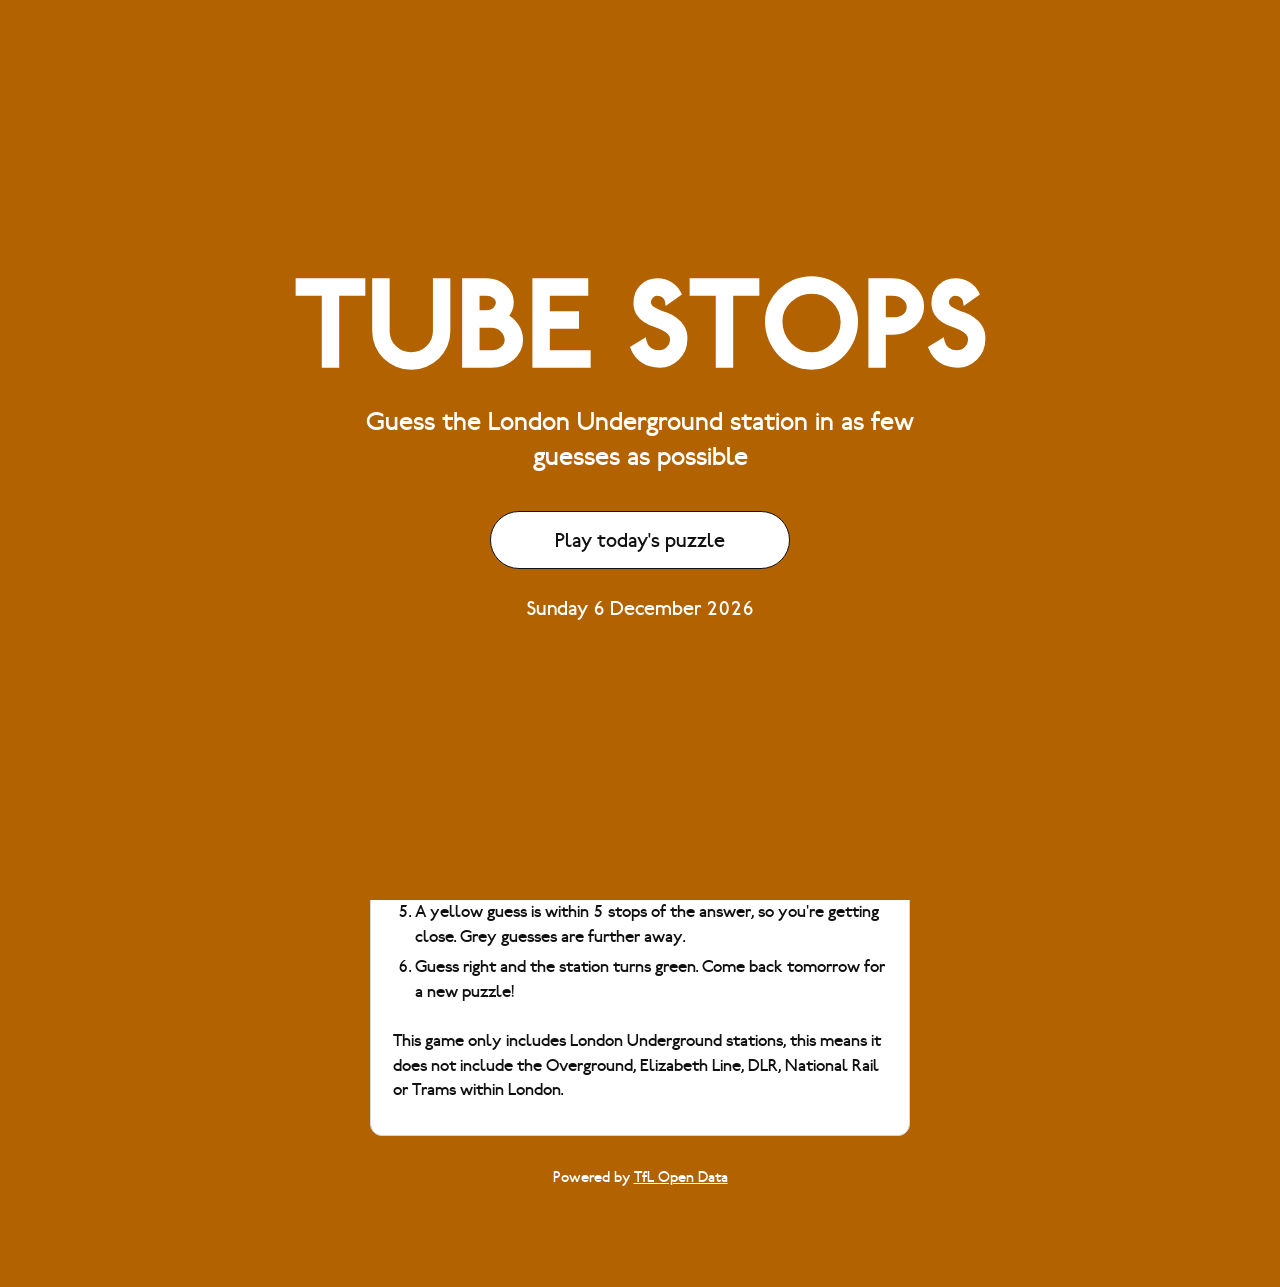
==== index.html @ 24e7724d "Initial commit" ====
<!DOCTYPE html>
<html lang="en">
<head>
    <meta charset="UTF-8">
    <meta name="viewport" content="width=device-width, initial-scale=1.0">
    <meta name="theme-color" content="#f5f5f5">
    <title>Tube Stops</title>

    <!-- Preview text when the link is shared (WhatsApp, iMessage, social media) -->
    <meta name="description" content="Guess the London Underground station from the tube lines that meet there. A new puzzle every day.">
    <meta property="og:type" content="website">
    <meta property="og:site_name" content="Tube Stops">
    <meta property="og:title" content="Tube Stops: the daily London Underground puzzle">
    <meta property="og:description" content="Guess the London Underground station from the tube lines that meet there. A new puzzle every day.">
    <meta name="twitter:card" content="summary">
    <meta name="twitter:title" content="Tube Stops: the daily London Underground puzzle">
    <meta name="twitter:description" content="Guess the London Underground station from the tube lines that meet there. A new puzzle every day.">
    <link rel="stylesheet" href="style.css">
</head>

<body class="on-landing">

<!-- Landing screen, shown over the game until Play is pressed -->
<section class="landing" id="landing">

    <p class="landing-title" role="heading" aria-level="2">TUBE STOPS</p>

    <p class="landing-text">
        Guess the London Underground station in as few guesses as possible
    </p>

    <button id="play-button" class="play-button" type="button">
        Play today's puzzle
    </button>

    <p class="landing-date" id="landing-date"></p>

</section>

<header class="title-stack" id="title-stack">
    <h1 class="title"><span id="title-text">TUBE STOPS</span></h1>
    <!-- Extra copies added by game.js as the page scrolls -->
    <div id="title-repeats" aria-hidden="true"></div>
</header>

<main class="game">

    <!-- The map is drawn by game.js from today's puzzle -->
    <div class="map-container">
        <svg id="tube-map" viewBox="0 0 400 260" role="img" aria-label="Tube lines meeting at the mystery station"></svg>
    </div>

    <div class="answer-area" id="answer-area">

        <input
            id="answer-input"
            type="text"
            placeholder="Answer..."
            autocomplete="off"
            spellcheck="false"
            role="combobox"
            aria-expanded="false"
            aria-controls="suggestions"
        >

        <ul id="suggestions" class="suggestions" role="listbox" hidden></ul>

    </div>

    <div id="result" class="row" hidden></div>

    <div id="guesses"></div>

</main>

<!-- PLACEHOLDER: draft rules, edit the wording as needed.
     Numbers in <span data-rule> are filled in from game.js settings. -->
<section class="rules" aria-labelledby="rules-heading">

    <h2 id="rules-heading">How to play</h2>

    <p>
        Every day there's a new mystery London Underground station.
        The map shows the tube lines that meet there. Can you name it?
    </p>

    <ol>
        <li>Count the lines: each line crossing the centre circle is a different tube line, so if you see 3 lines, the answer is a station on 3 tube lines.</li>
        <li>Start typing a station name and pick it from the list. You have <span data-rule="max">10</span> guesses.</li>
        <li>After <span data-rule="stops">3</span> wrong guesses, the next stop on each line is revealed.</li>
        <li>After <span data-rule="colours">8</span> wrong guesses, the lines show their colours.</li>
        <li>A yellow guess is within <span data-rule="close">5</span> stops of the answer, so you're getting close. Grey guesses are further away.</li>
        <li>Guess right and the station turns green. Come back tomorrow for a new puzzle!</li>
    </ol>

    <p>
        <br>
        <i>This game only includes London Underground stations, this means it does not include the Overground, Elizabeth Line, DLR, National Rail or Trams within London.</i>
    </p>

</section>

<!-- Credit required by TfL's open data terms -->
<footer class="credit">
    Powered by <a href="https://tfl.gov.uk/info-for/open-data-users/" target="_blank" rel="noopener noreferrer">TfL Open Data</a>
</footer>

<!-- End-of-game pop-up, filled in by game.js -->
<dialog id="end-popup" class="popup" aria-labelledby="popup-heading">

    <!-- Inner box holds the padding, so a click on the dialog
         itself only happens on the dark area outside -->
    <div class="popup-body">

        <h2 id="popup-heading" class="popup-heading"></h2>
        <p id="popup-station" class="popup-station"></p>
        <p id="popup-message" class="popup-message"></p>

        <button id="popup-close" class="popup-close" type="button" autofocus>Close</button>

    </div>

</dialog>

<!-- Opens TfL's tube map in a new tab for players who want help -->
<a
    class="easy-mode"
    href="https://tfl.gov.uk/maps/track"
    target="_blank"
    rel="noopener noreferrer"
    aria-label="Extra hint: open the TfL tube map in a new tab"
>Extra hint <span aria-hidden="true">↗</span></a>

<!-- Testing only: cycles through every puzzle in puzzles.js -->
<button id="test-button" class="test-button" type="button"></button>

<script src="stations.js"></script>
<script src="connections.js"></script>
<script src="puzzles.js"></script>
<script src="game.js"></script>

</body>
</html>
---- style.css ----
/* =====================================
   FONT
   Railway by Greg Fleming, an open-source
   version of Edward Johnston's 1916 Underground
   typeface (SIL Open Font License, see fonts/).
   It only comes in one weight, so text is set
   at 400 rather than letting the browser fake bold.
   ===================================== */

@font-face {
    font-family: "Railway";
    src:
        url("fonts/railway.woff") format("woff"),
        url("fonts/Railway.otf") format("opentype");
    font-weight: 400;
    font-style: normal;
    font-display: swap;
}

* {
    box-sizing: border-box;
}

[hidden] {
    display: none !important;
}

:root {
    --page: #f5f5f5;   /* replaced daily with a tube line colour by game.js */
    --on-page: #ffffff;  /* text on the page colour; black on light lines */
    --card: #ffffff;
    --panel: #ffffff;
    --ink: #111111;
    --border: #d3d3d3;          /* thin outlines on cards, map and pills */
    --border-strong: #b5b5b5;
    --placeholder: #9a9a9a;
    --wrong: #fdf3d8;
    --wrong-border: #e5b53f;
    --far: #eeeeee;
    --far-border: #c8c8c8;
    --correct: #6aaa64;
    --hover: #f3f3f3;
    --radius: 12px;

    --font: "Railway", "Gill Sans", "Gill Sans MT", -apple-system,
        BlinkMacSystemFont, "Helvetica Neue", Arial, sans-serif;

    /* Sizes below are for phones; tablet and desktop override them */
    --card-width: 440px;
    --card-padding: 14px;
    --title-top: 10px;
    --title-spacing: 0.05em;
    --row-height: 52px;
    --row-text: 18px;
    --gap: 10px;
    --label-size: 18px;   /* in map units; the map shrinks on phones */
}

html {
    -webkit-text-size-adjust: 100%;
}

body {
    margin: 0;
    min-height: 100vh;

    position: relative;
    overflow-x: hidden;

    /* Bottom padding leaves room to scroll past the test button */
    padding: 0 16px 80px;

    display: flex;
    flex-direction: column;
    align-items: center;

    background-color: var(--page);

    font-family: var(--font);
    font-weight: 400;
    font-synthesis: none;
    color: var(--ink);
}


/* =====================================
   TITLE
   Giant white lettering fixed behind the page.
   game.js sizes it to fill the screen width, stores
   its height in --title-height, and reveals extra
   copies of the title underneath as the page scrolls.
   ===================================== */

.title-stack {
    position: fixed;
    top: var(--title-top);
    left: 0;
    right: 0;
    z-index: 0;

    text-align: center;
    white-space: nowrap;
    color: var(--on-page);

    font-size: 15vw;   /* rough size until game.js measures it */
    font-weight: 400;

    /* Railway has no bold, so thicken the strokes */
    -webkit-text-stroke: 0.045em currentColor;

    /* Extra room between letters, since the thicker strokes close the gaps */
    letter-spacing: var(--title-spacing);

    pointer-events: none;
    user-select: none;
}

.title,
.title-repeat {
    margin: 0;

    /* Letter-spacing also adds a gap after the last letter; matching
       it on the left keeps the words centred */
    padding-left: var(--title-spacing);
    font-size: 1em;
    font-weight: 400;
    line-height: 0.78;
}

.title-repeat {
    margin-top: 0.08em;
    opacity: 0;
    transform: translateY(-20%);
    transition: opacity 0.25s ease, transform 0.25s ease;
}

.title-repeat.shown {
    opacity: 1;
    transform: none;
}

@media (prefers-reduced-motion: reduce) {
    .title-repeat {
        transform: none;
        transition: none;
    }
}


/* =====================================
   CARD
   ===================================== */

/* On phones the card sits just below the title */
.game {
    position: relative;
    z-index: 2;   /* above the rules card, so the dropdown can overlap it */

    width: 100%;
    max-width: var(--card-width);
    margin-top: calc(var(--title-top) + var(--title-height, 13vw) + 14px);
    padding: var(--card-padding);

    background: var(--card);
    border: 1px solid var(--border);
    border-radius: var(--radius);
}


/* =====================================
   RULES
   ===================================== */

.rules {
    position: relative;
    z-index: 1;

    width: 100%;
    max-width: var(--card-width);
    margin-top: 16px;
    padding: 20px 22px;

    background: var(--card);
    border: 1px solid var(--border);
    border-radius: var(--radius);

    font-size: 17px;
    line-height: 1.45;
}

.rules h2 {
    margin: 0 0 10px;
    font-size: 26px;
    font-weight: 400;
}

.rules p {
    margin: 0 0 12px;
}

.rules ol {
    margin: 0;
    padding-left: 22px;
}

.rules li + li {
    margin-top: 6px;
}


/* =====================================
   CREDIT
   ===================================== */

.credit {
    position: relative;
    z-index: 1;

    margin-top: 28px;
    padding: 6px 16px;

    /* Its own backing, so it stays readable over the big background title */
    background: var(--page);
    border-radius: 999px;

    text-align: center;
    font-size: 15px;
    color: var(--on-page);
}

.credit a {
    color: inherit;
}


/* =====================================
   MAP
   ===================================== */

.map-container {
    padding: 6px;

    background: var(--panel);
    border: 1px solid var(--border);
    border-radius: var(--radius);
}

#tube-map {
    width: 100%;
    display: block;
}

.tube-line {
    stroke-width: 10;
    stroke-linecap: butt;
    transition: stroke 0.5s ease;
}

/* The white outline cuts a small gap between line and dot */
/* A thin white outline keeps side-by-side dots (12 apart) from merging */
.stop {
    stroke: var(--panel);
    stroke-width: 1.5;
    transition: fill 0.5s ease, opacity 0.5s ease;
}

/* End dots stay hidden until the next stops are revealed */
.stop.hidden {
    opacity: 0;
}

/* White circle with a black ring, like an interchange on the tube map */
.central-station {
    fill: #ffffff;
    stroke: var(--ink);
    stroke-width: 9;
}

.station-label {
    font-family: var(--font);
    font-size: var(--label-size);
    fill: var(--ink);
    transition: opacity 0.5s ease;

    /* White halo keeps labels readable where they cross a line */
    stroke: var(--panel);
    stroke-width: 5px;
    stroke-linejoin: round;
    paint-order: stroke;
}

.station-label.hidden {
    opacity: 0;
}

@keyframes fade-in {
    from { opacity: 0; }
    to { opacity: 1; }
}


/* =====================================
   ANSWER + GUESS ROWS
   ===================================== */

.answer-area {
    position: relative;
    margin-top: var(--gap);
}

#answer-input,
.row {
    width: 100%;
    height: var(--row-height);
    padding: 0 22px;

    display: flex;
    align-items: center;

    background: var(--panel);
    border: 1px solid var(--border-strong);
    border-radius: 999px;

    font-family: var(--font);
    font-size: var(--row-text);   /* 16px or more stops iOS zooming in */
    font-weight: 400;
    color: var(--ink);
}

#answer-input {
    outline: none;
    -webkit-appearance: none;
    appearance: none;

    /* Small arrow on the right so it reads as a dropdown */
    padding-right: 48px;
    background-image: url("data:image/svg+xml,%3Csvg xmlns='http://www.w3.org/2000/svg' viewBox='0 0 12 8'%3E%3Cpath d='M1 1l5 5 5-5' fill='none' stroke='%23111' stroke-width='1.8' stroke-linecap='round' stroke-linejoin='round'/%3E%3C/svg%3E");
    background-repeat: no-repeat;
    background-position: right 22px center;
    background-size: 12px 8px;
}

#answer-input::placeholder {
    color: var(--placeholder);
}

#answer-input:focus {
    border-color: var(--ink);
}

#result {
    margin-top: var(--gap);
}

#guesses {
    display: flex;
    flex-direction: column;
    gap: var(--gap);
    margin-top: var(--gap);
}

/* Wrong but within a few stops of the answer */
.row.close {
    background: var(--wrong);
    border-color: var(--wrong-border);
}

/* Wrong and further away */
.row.far {
    background: var(--far);
    border-color: var(--far-border);
}

.row.correct {
    background: var(--correct);
    border-color: var(--correct);
    color: #ffffff;
}

.row.revealed {
    background: var(--ink);
    border-color: var(--ink);
    color: #ffffff;
}

.row {
    animation: fade-in 0.3s ease;
}


/* =====================================
   DROPDOWN
   ===================================== */

.suggestions {
    position: absolute;
    top: calc(var(--row-height) + 6px);
    left: 0;
    right: 0;
    z-index: 10;

    /* Short enough to stay above a phone's on-screen keyboard */
    max-height: min(300px, 40vh);
    overflow-y: auto;
    -webkit-overflow-scrolling: touch;
    margin: 0;
    padding: 4px;
    list-style: none;

    background: var(--panel);
    border: 1px solid var(--border);
    border-radius: var(--radius);
    box-shadow: 0 6px 16px rgba(0, 0, 0, 0.08);
}

.suggestions li {
    padding: 12px 18px;
    border-radius: 8px;

    font-size: var(--row-text);
    cursor: pointer;
    -webkit-tap-highlight-color: transparent;
}

.suggestions li.active {
    background: var(--hover);
}

/* Only show hover on devices with a real pointer, so taps don't stick */
@media (hover: hover) {
    .suggestions li:hover {
        background: var(--hover);
    }
}

.suggestions li.empty {
    color: var(--placeholder);
    cursor: default;
    background: none;
}


/* =====================================
   LANDING SCREEN
   Covers the game until Play is pressed. Uses the
   same daily tube-line colour as the page.
   ===================================== */

body.on-landing {
    overflow: hidden;
}

.landing {
    position: fixed;
    inset: 0;
    z-index: 15;   /* above the game, below the test button */

    display: flex;
    flex-direction: column;
    align-items: center;
    justify-content: center;
    padding: 24px 16px;

    background: var(--page);
    color: var(--on-page);
    text-align: center;

    transition: opacity 0.3s ease;
}

.landing.leaving {
    opacity: 0;
    pointer-events: none;
}

.landing-title {
    margin: 0;

    font-size: min(14vw, 120px);
    line-height: 0.8;
    white-space: nowrap;

    /* Same treatment as the background title */
    -webkit-text-stroke: 0.045em currentColor;
    letter-spacing: var(--title-spacing);
    padding-left: var(--title-spacing);
}

.landing-text {
    max-width: 22em;
    margin: 28px 0 0;

    font-size: clamp(19px, 2.2vw, 26px);
    line-height: 1.35;
}

.play-button {
    min-width: min(300px, 100%);
    height: 58px;
    margin-top: 36px;
    padding: 0 40px;

    background: #ffffff;
    color: var(--ink);
    border: 1px solid var(--ink);
    border-radius: 999px;

    font-family: var(--font);
    font-size: 20px;

    cursor: pointer;
    transition: transform 0.15s ease;
}

.play-button:hover {
    transform: scale(1.03);
}

.play-button:focus-visible {
    outline: 3px solid var(--on-page);
    outline-offset: 3px;
}

.landing-date {
    margin: 30px 0 0;
    font-size: 20px;
}

@media (prefers-reduced-motion: reduce) {
    .landing,
    .play-button {
        transition: none;
    }
}


/* =====================================
   END-OF-GAME POP-UP
   ===================================== */

.popup {
    width: min(400px, calc(100% - 32px));
    padding: 0;

    background: var(--card);
    color: var(--ink);
    border: 1px solid var(--border);
    border-top: 8px solid var(--page);   /* today's line colour */
    border-radius: var(--radius);
    box-shadow: 0 12px 40px rgba(0, 0, 0, 0.25);

    font-family: var(--font);
    text-align: center;
}

.popup[open] {
    animation: popup-in 0.3s ease;
}

.popup-body {
    position: relative;
    padding: 36px 28px 28px;
}

.popup::backdrop {
    background: rgba(0, 0, 0, 0.45);
}

@keyframes popup-in {
    from { opacity: 0; transform: translateY(12px) scale(0.97); }
    to { opacity: 1; transform: none; }
}

.popup-heading {
    margin: 0;
    font-size: 26px;
    font-weight: 400;
}

.popup-station {
    margin: 16px 0 0;
    font-size: 38px;
    line-height: 1.1;
}

/* A darker green than the guess pill, so the name is easy to read */
.popup.won .popup-station {
    color: #3f7f3a;
}

.popup-message {
    margin: 16px 0 0;
    font-size: 19px;
}

.popup-close {
    min-width: 160px;
    height: 50px;
    margin-top: 26px;
    padding: 0 32px;

    background: var(--panel);
    color: var(--ink);
    border: 1px solid var(--ink);
    border-radius: 999px;

    font-family: var(--font);
    font-size: 18px;
    cursor: pointer;
}

.popup-close:hover {
    background: var(--hover);
}

@media (prefers-reduced-motion: reduce) {
    .popup[open] {
        animation: none;
    }
}


/* =====================================
   EASY MODE LINK
   ===================================== */

.easy-mode {
    position: fixed;
    right: 16px;
    bottom: calc(16px + env(safe-area-inset-bottom));
    z-index: 20;

    padding: 10px 16px;

    background: var(--panel);
    color: var(--ink);
    border: 1px solid var(--ink);
    border-radius: 999px;

    font-family: var(--font);
    font-size: 15px;
    text-decoration: none;
}

.easy-mode:hover {
    background: var(--hover);
}

.easy-mode:focus-visible {
    outline: 3px solid var(--on-page);
    outline-offset: 3px;
}

/* Only offered once the game is showing */
body.on-landing .easy-mode {
    display: none;
}


/* =====================================
   TEST BUTTON
   ===================================== */

.test-button {
    position: fixed;
    left: 16px;
    bottom: calc(16px + env(safe-area-inset-bottom));
    z-index: 20;

    padding: 10px 14px;

    background: var(--ink);
    color: #ffffff;
    border: none;
    border-radius: 999px;
    box-shadow: 0 0 0 2px rgba(255, 255, 255, 0.6);   /* visible on the black Northern day */

    font-family: var(--font);
    font-size: 14px;

    cursor: pointer;
    opacity: 0.85;
}

.test-button:hover {
    opacity: 1;
}


/* =====================================
   TABLET (600px and up)
   ===================================== */

@media (min-width: 600px) {

    :root {
        --card-width: 520px;
        --card-padding: 20px;
        --title-top: 14px;
        --row-height: 56px;
        --row-text: 19px;
        --gap: 12px;
        --label-size: 15px;
    }

    body {
        padding: 0 24px 96px;
    }

    /* Wider screens: the card overlaps the lower part of the title */
    .game {
        margin-top: calc(var(--title-top) + var(--title-height, 13vw) * 0.55);
    }
}


/* =====================================
   DESKTOP (1024px and up)
   ===================================== */

@media (min-width: 1024px) {

    :root {
        --card-width: 540px;
    }
}
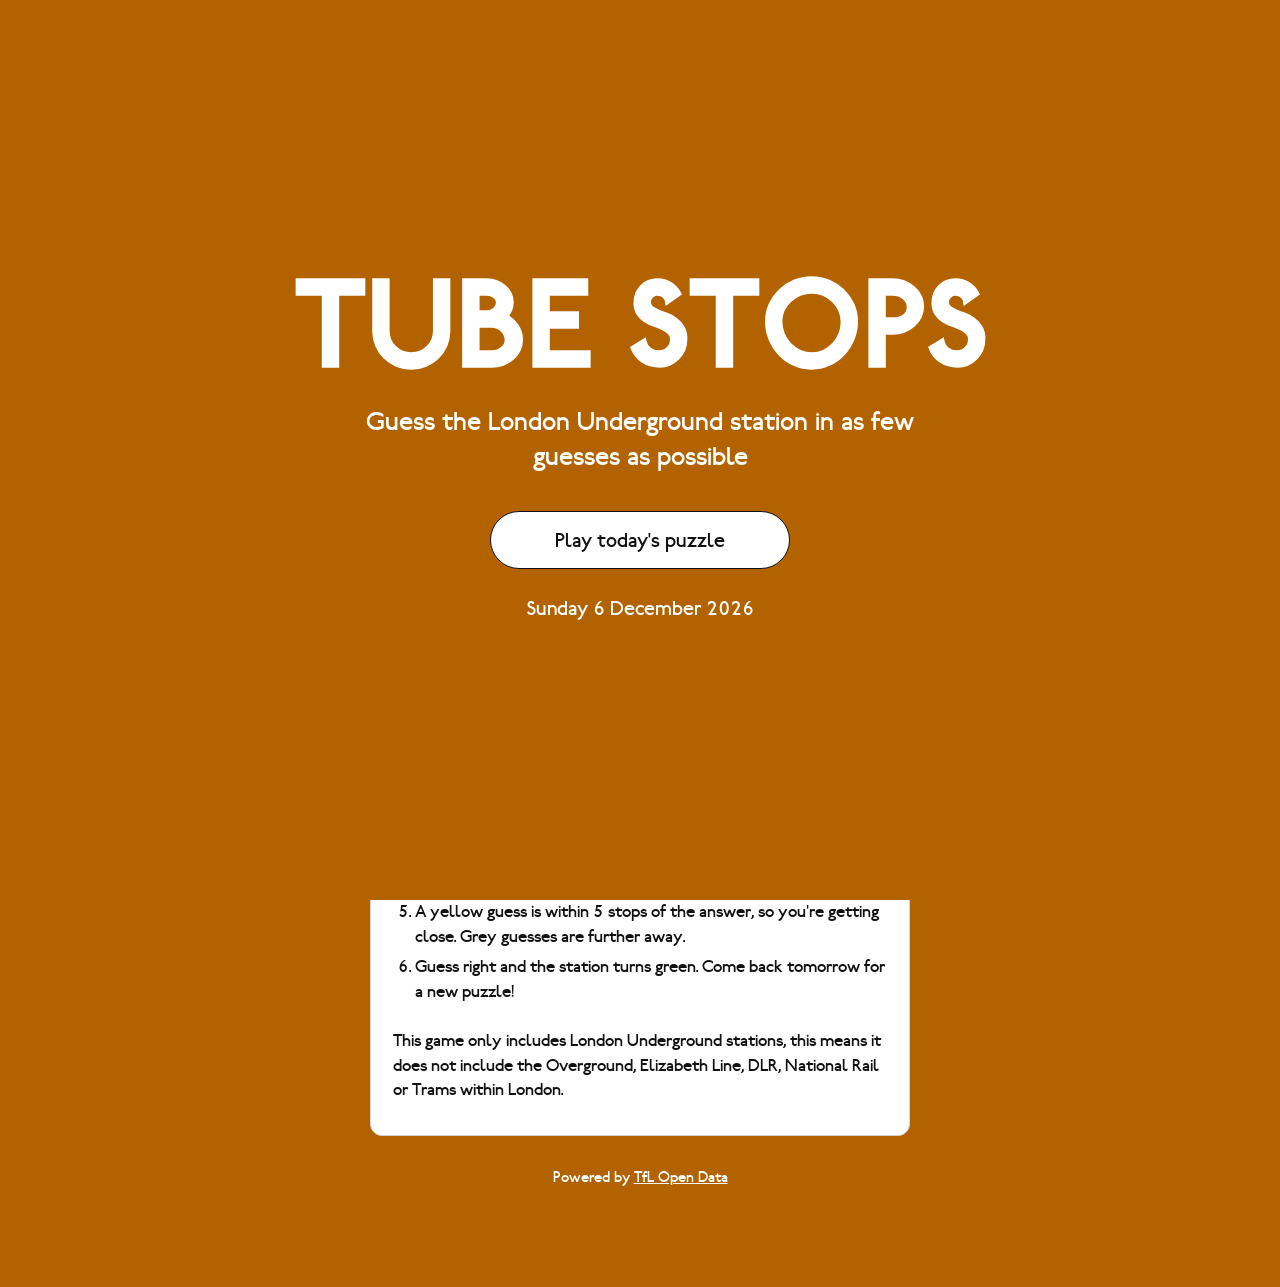
==== commit 6e78cb2d: "Adding features Adding names of lines, changing guess clue order and the colour of the initial lines" ====
--- a/index.html
+++ b/index.html
@@ -87,8 +87,8 @@
     <ol>
         <li>Count the lines: each line crossing the centre circle is a different tube line, so if you see 3 lines, the answer is a station on 3 tube lines.</li>
         <li>Start typing a station name and pick it from the list. You have <span data-rule="max">10</span> guesses.</li>
-        <li>After <span data-rule="stops">3</span> wrong guesses, the next stop on each line is revealed.</li>
-        <li>After <span data-rule="colours">8</span> wrong guesses, the lines show their colours.</li>
+        <li>After <span data-rule="colours">3</span> wrong guesses, the lines show their colours.</li>
+        <li>After <span data-rule="stops">7</span> wrong guesses, the next stop on each line is revealed.</li>
         <li>A yellow guess is within <span data-rule="close">5</span> stops of the answer, so you're getting close. Grey guesses are further away.</li>
         <li>Guess right and the station turns green. Come back tomorrow for a new puzzle!</li>
     </ol>
--- a/style.css
+++ b/style.css
@@ -293,6 +293,19 @@
     opacity: 0;
 }
 
+/* Small name written inside each line once the colours show */
+.line-name {
+    font-family: var(--font);
+    font-size: 7px;   /* in map units: fits inside the 10-wide line */
+    letter-spacing: 0.02em;
+    pointer-events: none;
+    transition: opacity 0.5s ease, fill 0.5s ease;
+}
+
+.line-name.hidden {
+    opacity: 0;
+}
+
 @keyframes fade-in {
     from { opacity: 0; }
     to { opacity: 1; }
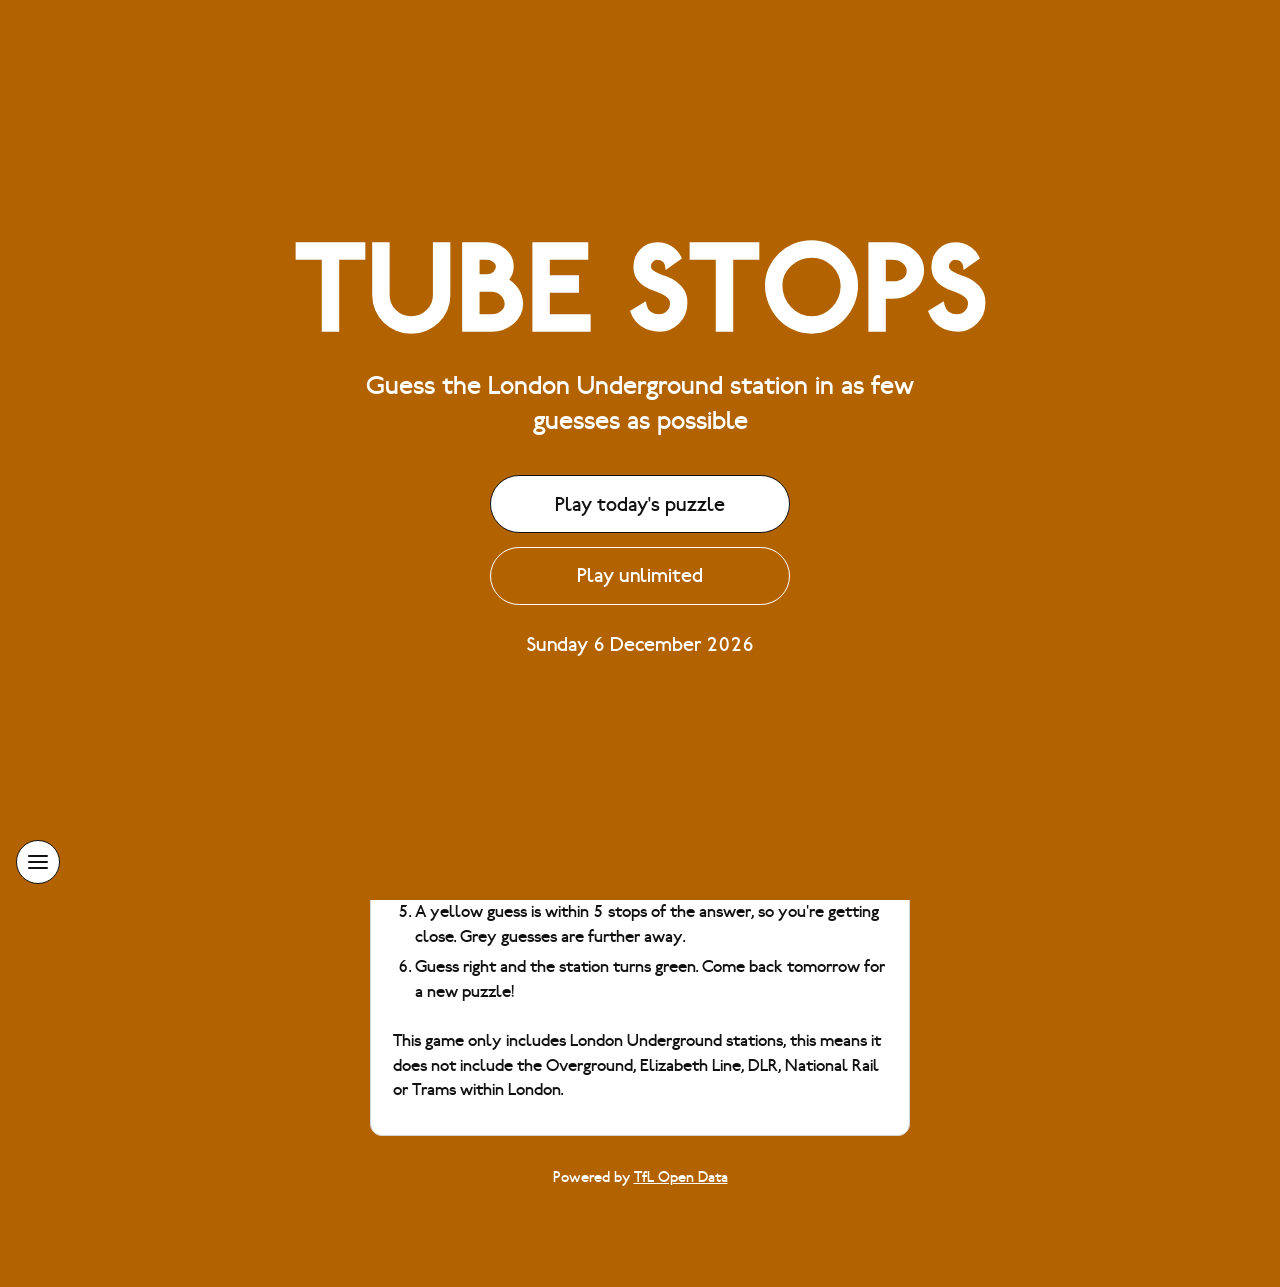
==== commit 1df1899d: "Adding Burger menu Adding burger menu to make further development easier" ====
--- a/index.html
+++ b/index.html
@@ -20,6 +20,38 @@
 
 <body class="on-landing">
 
+<!-- Burger button: opens the side menu with links to both game modes -->
+<button id="menu-button" class="menu-button" type="button" aria-label="Open menu" aria-controls="side-menu" aria-expanded="false">
+    <svg viewBox="0 0 20 14" aria-hidden="true">
+        <path d="M1 1h18M1 7h18M1 13h18" fill="none" stroke="currentColor" stroke-width="2" stroke-linecap="round"/>
+    </svg>
+</button>
+
+<!-- Side menu, slides in from the left. game.js opens and closes it -->
+<dialog id="side-menu" class="side-menu" aria-label="Menu">
+
+    <!-- Inner box fills the panel, so a click on the dialog
+         itself only happens on the blurred area outside -->
+    <div class="menu-body">
+
+        <button id="menu-close" class="menu-close" type="button" aria-label="Close menu">&times;</button>
+
+        <p class="menu-title">TUBE STOPS</p>
+
+        <nav class="menu-links" aria-label="Game modes">
+            <a href="index.html" class="menu-link" aria-current="page">Daily puzzle</a>
+            <a href="unlimited.html" class="menu-link">Unlimited</a>
+        </nav>
+
+        <div class="menu-footer">
+            <p>Made by Liam and Chantal</p>
+            <p>Contact us at <a href="mailto:liam.oreillygevert@gmail.com">liam.oreillygevert@gmail.com</a></p>
+        </div>
+
+    </div>
+
+</dialog>
+
 <!-- Landing screen, shown over the game until Play is pressed -->
 <section class="landing" id="landing">
 
@@ -32,6 +64,11 @@
     <button id="play-button" class="play-button" type="button">
         Play today's puzzle
     </button>
+
+    <!-- Random puzzles, one after another, on their own page -->
+    <a href="unlimited.html" class="play-button unlimited-button">
+        Play unlimited
+    </a>
 
     <p class="landing-date" id="landing-date"></p>
 
@@ -68,6 +105,9 @@
     </div>
 
     <div id="result" class="row" hidden></div>
+
+    <!-- Shown once today's puzzle is finished -->
+    <a id="next-button" class="next-button" href="unlimited.html" hidden>Play unlimited</a>
 
     <div id="guesses"></div>
 
@@ -116,7 +156,10 @@
         <p id="popup-station" class="popup-station"></p>
         <p id="popup-message" class="popup-message"></p>
 
-        <button id="popup-close" class="popup-close" type="button" autofocus>Close</button>
+        <div class="popup-buttons">
+            <a id="popup-next" class="popup-close popup-next" href="unlimited.html">Play unlimited</a>
+            <button id="popup-close" class="popup-close" type="button" autofocus>Close</button>
+        </div>
 
     </div>
 
--- a/style.css
+++ b/style.css
@@ -400,6 +400,31 @@
     animation: fade-in 0.3s ease;
 }
 
+/* Once the game ends: Play another (unlimited) or a link to unlimited (daily) */
+.next-button {
+    display: flex;
+    align-items: center;
+    justify-content: center;
+    width: 100%;
+    height: var(--row-height);
+    margin-top: var(--gap);
+
+    background: var(--panel);
+    color: var(--ink);
+    border: 1px solid var(--ink);
+    border-radius: 999px;
+
+    font-family: var(--font);
+    font-size: var(--row-text);
+    text-decoration: none;
+    cursor: pointer;
+    animation: fade-in 0.3s ease;
+}
+
+.next-button:hover {
+    background: var(--hover);
+}
+
 
 /* =====================================
    DROPDOWN
@@ -534,6 +559,20 @@
     outline-offset: 3px;
 }
 
+/* Link to unlimited.html: an outline version of the Play button */
+.unlimited-button {
+    display: inline-flex;
+    align-items: center;
+    justify-content: center;
+    margin-top: 14px;
+
+    background: transparent;
+    color: var(--on-page);
+    border-color: var(--on-page);
+
+    text-decoration: none;
+}
+
 .landing-date {
     margin: 30px 0 0;
     font-size: 20px;
@@ -626,8 +665,251 @@
     background: var(--hover);
 }
 
+/* Play another (or Play unlimited) sits beside Close */
+.popup-buttons {
+    display: flex;
+    flex-wrap: wrap;
+    justify-content: center;
+    gap: 10px;
+    margin-top: 26px;
+}
+
+.popup-buttons .popup-close {
+    display: inline-flex;
+    align-items: center;
+    justify-content: center;
+    min-width: 140px;
+    margin-top: 0;
+    text-decoration: none;
+}
+
+.popup-next {
+    background: var(--ink);
+    color: #ffffff;
+}
+
+.popup-next:hover {
+    background: #333333;
+}
+
 @media (prefers-reduced-motion: reduce) {
     .popup[open] {
+        animation: none;
+    }
+}
+
+
+/* =====================================
+   SIDE MENU
+   Burger button in the bottom-left corner opens a
+   panel that slides in from the left, blurring
+   the page behind it.
+   ===================================== */
+
+.menu-button {
+    position: fixed;
+    left: 16px;
+    bottom: calc(16px + env(safe-area-inset-bottom));
+    z-index: 25;   /* above the landing screen and the corner buttons */
+
+    width: 44px;
+    height: 44px;
+    padding: 0;
+
+    display: flex;
+    align-items: center;
+    justify-content: center;
+
+    background: var(--panel);
+    color: var(--ink);
+    border: 1px solid var(--ink);
+    border-radius: 999px;
+
+    cursor: pointer;
+    -webkit-tap-highlight-color: transparent;
+}
+
+.menu-button svg {
+    width: 20px;
+    height: 14px;
+}
+
+.menu-button:hover {
+    background: var(--hover);
+}
+
+.menu-button:focus-visible {
+    outline: 3px solid var(--on-page);
+    outline-offset: 3px;
+}
+
+.side-menu {
+    /* Undo the browser's centred dialog so it hugs the left edge */
+    position: fixed;
+    inset: 0 auto 0 0;
+    width: min(320px, 85vw);
+    height: 100%;
+    max-width: none;
+    max-height: none;
+    margin: 0;
+    padding: 0;
+
+    background: var(--card);
+    color: var(--ink);
+    border: none;
+    border-right: 8px solid var(--page);   /* today's line colour */
+    box-shadow: 0 0 40px rgba(0, 0, 0, 0.25);
+
+    font-family: var(--font);
+}
+
+.side-menu[open] {
+    animation: menu-in 0.3s ease;
+}
+
+.side-menu.closing {
+    animation: menu-out 0.25s ease forwards;
+}
+
+.side-menu::backdrop {
+    background: rgba(0, 0, 0, 0.25);
+    -webkit-backdrop-filter: blur(6px);
+    backdrop-filter: blur(6px);
+}
+
+.side-menu[open]::backdrop {
+    animation: fade-in 0.3s ease;
+}
+
+.side-menu.closing::backdrop {
+    animation: fade-out 0.25s ease forwards;
+}
+
+@keyframes menu-in {
+    from { transform: translateX(-100%); }
+    to { transform: none; }
+}
+
+@keyframes menu-out {
+    from { transform: none; }
+    to { transform: translateX(-100%); }
+}
+
+@keyframes fade-out {
+    from { opacity: 1; }
+    to { opacity: 0; }
+}
+
+.menu-body {
+    height: 100%;
+    padding: calc(24px + env(safe-area-inset-top)) 22px calc(24px + env(safe-area-inset-bottom));
+
+    display: flex;
+    flex-direction: column;
+    overflow-y: auto;
+}
+
+.menu-close {
+    position: absolute;
+    top: calc(14px + env(safe-area-inset-top));
+    right: 14px;
+
+    width: 40px;
+    height: 40px;
+    padding: 0;
+
+    background: none;
+    color: var(--ink);
+    border: none;
+    border-radius: 999px;
+
+    font-family: var(--font);
+    font-size: 30px;
+    line-height: 1;
+    cursor: pointer;
+}
+
+.menu-close:hover {
+    background: var(--hover);
+}
+
+.menu-close:focus-visible,
+.menu-link:focus-visible,
+.menu-footer a:focus-visible {
+    outline: 2px solid var(--ink);
+    outline-offset: 3px;
+}
+
+.menu-title {
+    margin: 6px 0 0;
+    padding-left: var(--title-spacing);
+
+    font-size: 34px;
+    line-height: 0.9;
+    letter-spacing: var(--title-spacing);
+    -webkit-text-stroke: 0.045em currentColor;   /* same as the big title */
+}
+
+.menu-links {
+    display: flex;
+    flex-direction: column;
+    gap: var(--gap);
+    margin-top: 32px;
+}
+
+/* Pills like the guess rows; the page you're on is filled in */
+.menu-link {
+    display: flex;
+    align-items: center;
+    height: var(--row-height);
+    padding: 0 22px;
+
+    background: var(--panel);
+    color: var(--ink);
+    border: 1px solid var(--ink);
+    border-radius: 999px;
+
+    font-size: var(--row-text);
+    text-decoration: none;
+}
+
+.menu-link:hover {
+    background: var(--hover);
+}
+
+.menu-link[aria-current="page"] {
+    background: var(--ink);
+    color: #ffffff;
+}
+
+/* Pinned to the bottom of the panel */
+.menu-footer {
+    margin-top: auto;
+    padding-top: 24px;
+    border-top: 1px solid var(--border);
+
+    font-size: 16px;
+    line-height: 1.4;
+}
+
+.menu-footer p {
+    margin: 0;
+}
+
+.menu-footer p + p {
+    margin-top: 6px;
+}
+
+.menu-footer a {
+    color: inherit;
+    overflow-wrap: anywhere;   /* long email address on narrow phones */
+}
+
+@media (prefers-reduced-motion: reduce) {
+    .side-menu[open],
+    .side-menu.closing,
+    .side-menu[open]::backdrop,
+    .side-menu.closing::backdrop {
         animation: none;
     }
 }
@@ -676,7 +958,7 @@
 
 .test-button {
     position: fixed;
-    left: 16px;
+    left: 72px;   /* beside the burger button */
     bottom: calc(16px + env(safe-area-inset-bottom));
     z-index: 20;
 
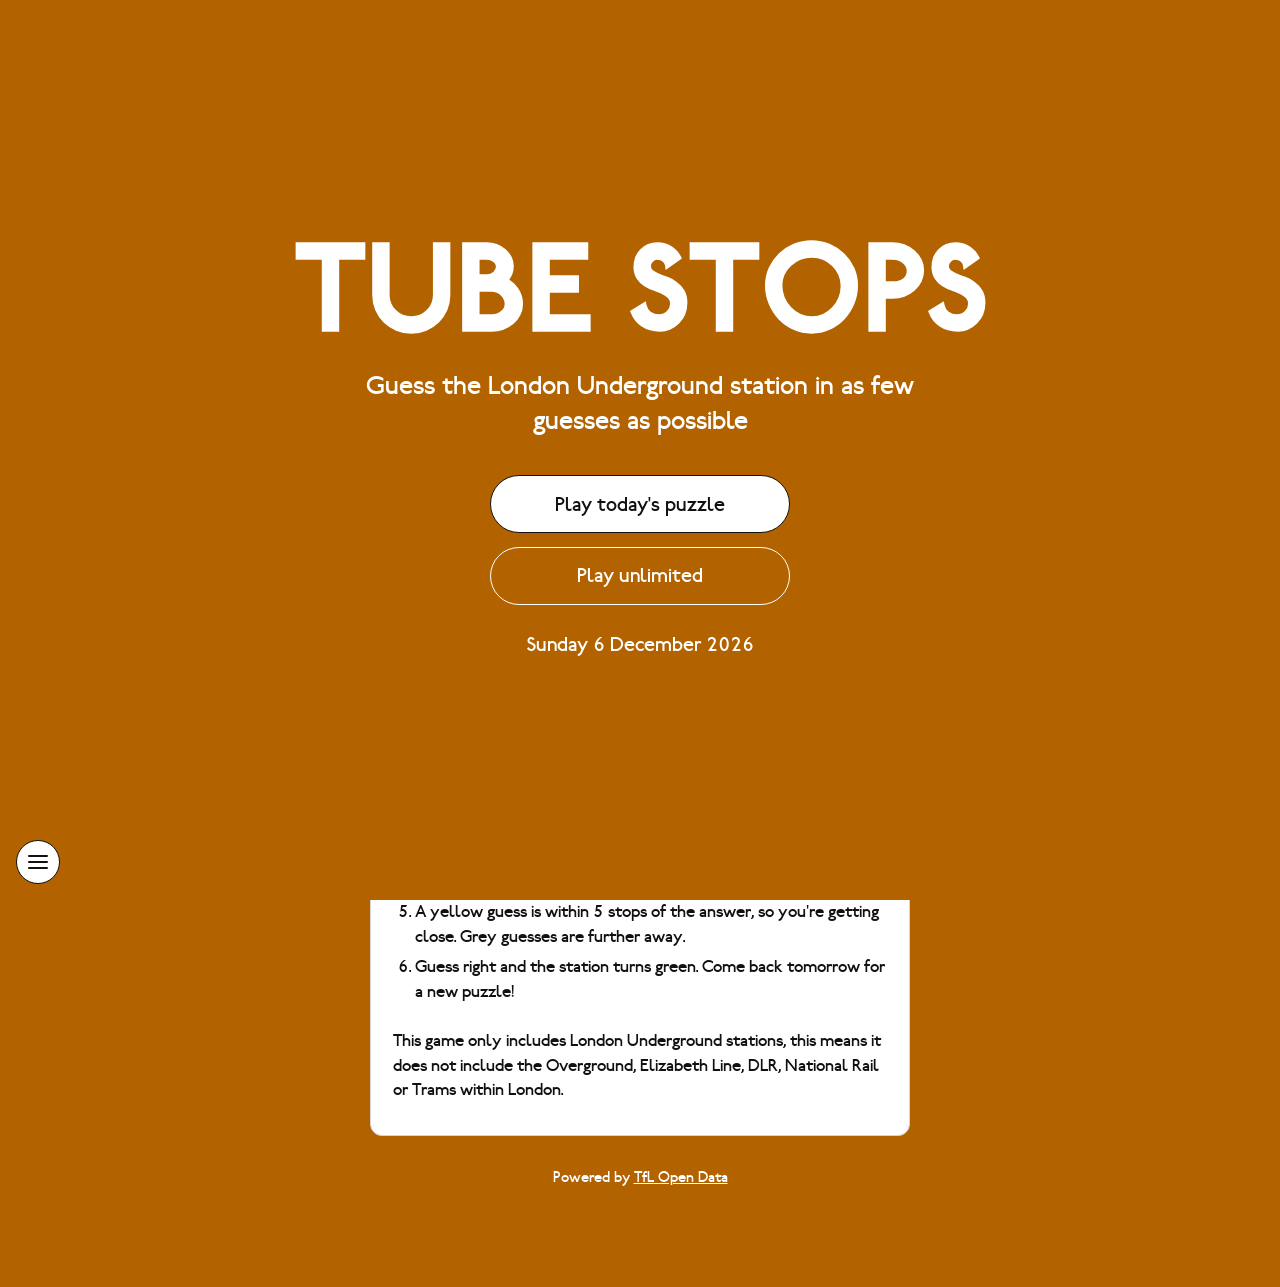
==== commit 8cbcaac8: "AddingAds" ====
--- a/index.html
+++ b/index.html
@@ -4,6 +4,8 @@
     <meta charset="UTF-8">
     <meta name="viewport" content="width=device-width, initial-scale=1.0">
     <meta name="theme-color" content="#f5f5f5">
+    <script async src="https://pagead2.googlesyndication.com/pagead/js/adsbygoogle.js?client=ca-pub-7421548474949513"
+     crossorigin="anonymous"></script>
     <title>Tube Stops</title>
 
     <!-- Preview text when the link is shared (WhatsApp, iMessage, social media) -->
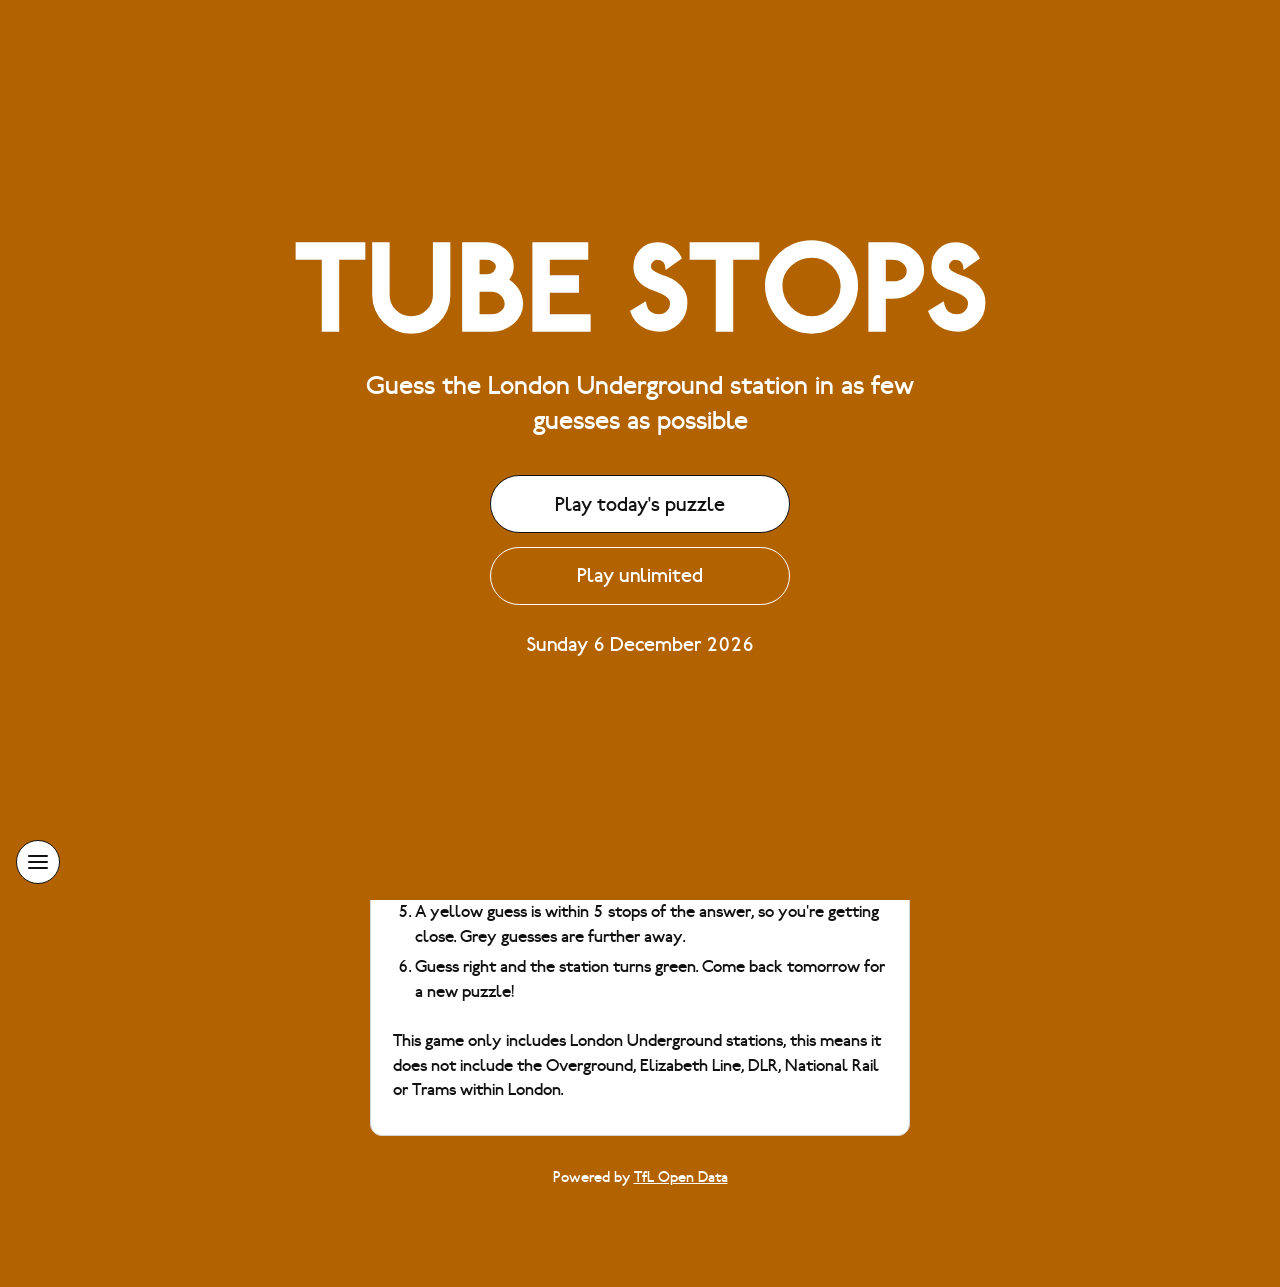
==== commit 92da3bbe: "Merge pull request #7 from liam-oreillygevert/AddingAds AddingAds" ====
--- a/index.html
+++ b/index.html
@@ -47,7 +47,7 @@
 
         <div class="menu-footer">
             <p>Made by Liam and Chantal</p>
-            <p>Contact us at <a href="mailto:liam.oreillygevert@gmail.com">liam.oreillygevert@gmail.com</a></p>
+            <p>Contact us at <a href="mailto:tubestopsgame@gmail.com">tubestopsgame@gmail.com</a></p>
         </div>
 
     </div>
